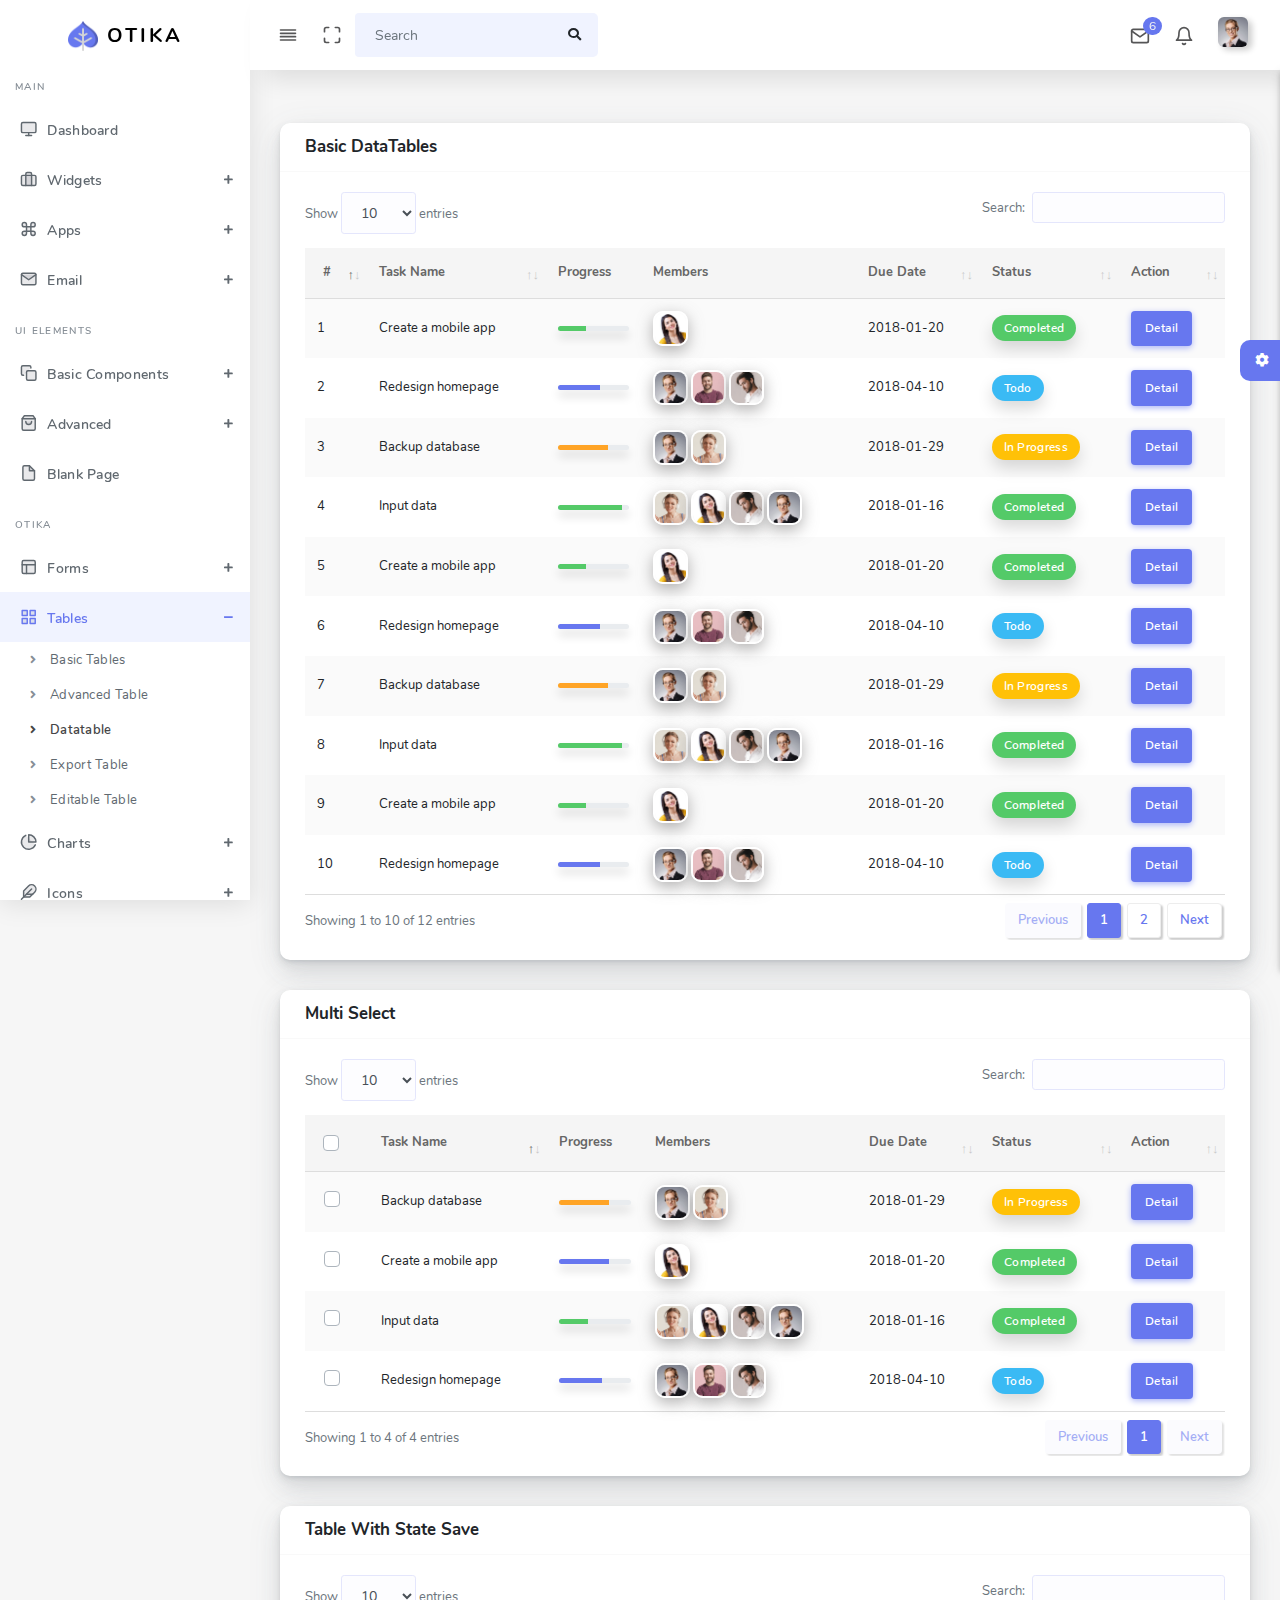
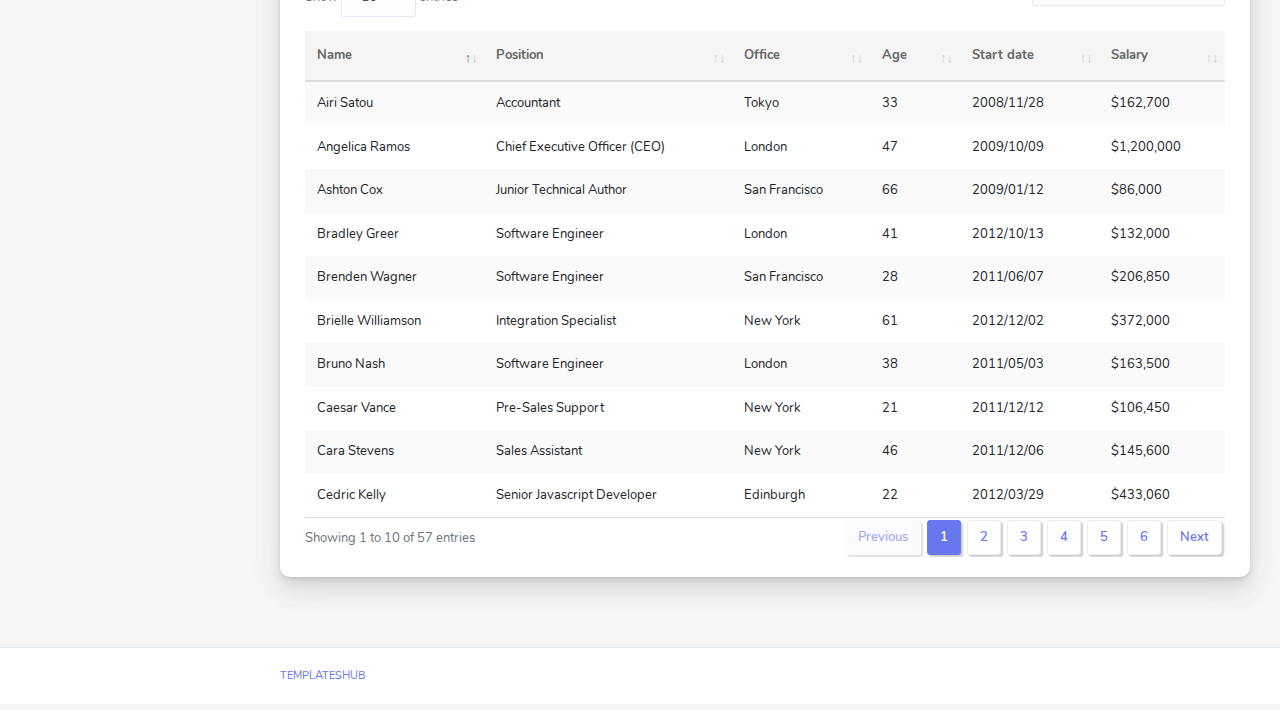
==== admin/datatables.html @ 85d9a6f5 "added files via Github Desktop" ====
<!DOCTYPE html>
<html lang="en">


<!-- datatables.html  21 Nov 2019 03:55:21 GMT -->
<head>
  <meta charset="UTF-8">
  <meta content="width=device-width, initial-scale=1, maximum-scale=1, shrink-to-fit=no" name="viewport">
  <title>Otika - Admin Dashboard Template</title>
  <!-- General CSS Files -->
  <link rel="stylesheet" href="assets/css/app.min.css">
  <link rel="stylesheet" href="assets/bundles/datatables/datatables.min.css">
  <link rel="stylesheet" href="assets/bundles/datatables/DataTables-1.10.16/css/dataTables.bootstrap4.min.css">
  <!-- Template CSS -->
  <link rel="stylesheet" href="assets/css/style.css">
  <link rel="stylesheet" href="assets/css/components.css">
  <!-- Custom style CSS -->
  <link rel="stylesheet" href="assets/css/custom.css">
  <link rel='shortcut icon' type='image/x-icon' href='assets/img/favicon.ico' />
</head>

<body>
  <div class="loader"></div>
  <div id="app">
    <div class="main-wrapper main-wrapper-1">
      <div class="navbar-bg"></div>
      <nav class="navbar navbar-expand-lg main-navbar sticky">
        <div class="form-inline mr-auto">
          <ul class="navbar-nav mr-3">
            <li><a href="#" data-toggle="sidebar" class="nav-link nav-link-lg
									collapse-btn"> <i data-feather="align-justify"></i></a></li>
            <li><a href="#" class="nav-link nav-link-lg fullscreen-btn">
                <i data-feather="maximize"></i>
              </a></li>
            <li>
              <form class="form-inline mr-auto">
                <div class="search-element">
                  <input class="form-control" type="search" placeholder="Search" aria-label="Search" data-width="200">
                  <button class="btn" type="submit">
                    <i class="fas fa-search"></i>
                  </button>
                </div>
              </form>
            </li>
          </ul>
        </div>
        <ul class="navbar-nav navbar-right">
          <li class="dropdown dropdown-list-toggle"><a href="#" data-toggle="dropdown"
              class="nav-link nav-link-lg message-toggle"><i data-feather="mail"></i>
              <span class="badge headerBadge1">
                6 </span> </a>
            <div class="dropdown-menu dropdown-list dropdown-menu-right pullDown">
              <div class="dropdown-header">
                Messages
                <div class="float-right">
                  <a href="#">Mark All As Read</a>
                </div>
              </div>
              <div class="dropdown-list-content dropdown-list-message">
                <a href="#" class="dropdown-item"> <span class="dropdown-item-avatar
											text-white"> <img alt="image" src="assets/img/users/user-1.png" class="rounded-circle">
                  </span> <span class="dropdown-item-desc"> <span class="message-user">John
                      Deo</span>
                    <span class="time messege-text">Please check your mail !!</span>
                    <span class="time">2 Min Ago</span>
                  </span>
                </a> <a href="#" class="dropdown-item"> <span class="dropdown-item-avatar text-white">
                    <img alt="image" src="assets/img/users/user-2.png" class="rounded-circle">
                  </span> <span class="dropdown-item-desc"> <span class="message-user">Sarah
                      Smith</span> <span class="time messege-text">Request for leave
                      application</span>
                    <span class="time">5 Min Ago</span>
                  </span>
                </a> <a href="#" class="dropdown-item"> <span class="dropdown-item-avatar text-white">
                    <img alt="image" src="assets/img/users/user-5.png" class="rounded-circle">
                  </span> <span class="dropdown-item-desc"> <span class="message-user">Jacob
                      Ryan</span> <span class="time messege-text">Your payment invoice is
                      generated.</span> <span class="time">12 Min Ago</span>
                  </span>
                </a> <a href="#" class="dropdown-item"> <span class="dropdown-item-avatar text-white">
                    <img alt="image" src="assets/img/users/user-4.png" class="rounded-circle">
                  </span> <span class="dropdown-item-desc"> <span class="message-user">Lina
                      Smith</span> <span class="time messege-text">hii John, I have upload
                      doc
                      related to task.</span> <span class="time">30
                      Min Ago</span>
                  </span>
                </a> <a href="#" class="dropdown-item"> <span class="dropdown-item-avatar text-white">
                    <img alt="image" src="assets/img/users/user-3.png" class="rounded-circle">
                  </span> <span class="dropdown-item-desc"> <span class="message-user">Jalpa
                      Joshi</span> <span class="time messege-text">Please do as specify.
                      Let me
                      know if you have any query.</span> <span class="time">1
                      Days Ago</span>
                  </span>
                </a> <a href="#" class="dropdown-item"> <span class="dropdown-item-avatar text-white">
                    <img alt="image" src="assets/img/users/user-2.png" class="rounded-circle">
                  </span> <span class="dropdown-item-desc"> <span class="message-user">Sarah
                      Smith</span> <span class="time messege-text">Client Requirements</span>
                    <span class="time">2 Days Ago</span>
                  </span>
                </a>
              </div>
              <div class="dropdown-footer text-center">
                <a href="#">View All <i class="fas fa-chevron-right"></i></a>
              </div>
            </div>
          </li>
          <li class="dropdown dropdown-list-toggle"><a href="#" data-toggle="dropdown"
              class="nav-link notification-toggle nav-link-lg"><i data-feather="bell" class="bell"></i>
            </a>
            <div class="dropdown-menu dropdown-list dropdown-menu-right pullDown">
              <div class="dropdown-header">
                Notifications
                <div class="float-right">
                  <a href="#">Mark All As Read</a>
                </div>
              </div>
              <div class="dropdown-list-content dropdown-list-icons">
                <a href="#" class="dropdown-item dropdown-item-unread"> <span
                    class="dropdown-item-icon bg-primary text-white"> <i class="fas
												fa-code"></i>
                  </span> <span class="dropdown-item-desc"> Template update is
                    available now! <span class="time">2 Min
                      Ago</span>
                  </span>
                </a> <a href="#" class="dropdown-item"> <span class="dropdown-item-icon bg-info text-white"> <i class="far
												fa-user"></i>
                  </span> <span class="dropdown-item-desc"> <b>You</b> and <b>Dedik
                      Sugiharto</b> are now friends <span class="time">10 Hours
                      Ago</span>
                  </span>
                </a> <a href="#" class="dropdown-item"> <span class="dropdown-item-icon bg-success text-white"> <i
                      class="fas
												fa-check"></i>
                  </span> <span class="dropdown-item-desc"> <b>Kusnaedi</b> has
                    moved task <b>Fix bug header</b> to <b>Done</b> <span class="time">12
                      Hours
                      Ago</span>
                  </span>
                </a> <a href="#" class="dropdown-item"> <span class="dropdown-item-icon bg-danger text-white"> <i
                      class="fas fa-exclamation-triangle"></i>
                  </span> <span class="dropdown-item-desc"> Low disk space. Let's
                    clean it! <span class="time">17 Hours Ago</span>
                  </span>
                </a> <a href="#" class="dropdown-item"> <span class="dropdown-item-icon bg-info text-white"> <i class="fas
												fa-bell"></i>
                  </span> <span class="dropdown-item-desc"> Welcome to Otika
                    template! <span class="time">Yesterday</span>
                  </span>
                </a>
              </div>
              <div class="dropdown-footer text-center">
                <a href="#">View All <i class="fas fa-chevron-right"></i></a>
              </div>
            </div>
          </li>
          <li class="dropdown"><a href="#" data-toggle="dropdown"
              class="nav-link dropdown-toggle nav-link-lg nav-link-user"> <img alt="image" src="assets/img/user.png"
                class="user-img-radious-style"> <span class="d-sm-none d-lg-inline-block"></span></a>
            <div class="dropdown-menu dropdown-menu-right pullDown">
              <div class="dropdown-title">Hello Sarah Smith</div>
              <a href="profile.html" class="dropdown-item has-icon"> <i class="far
										fa-user"></i> Profile
              </a> <a href="timeline.html" class="dropdown-item has-icon"> <i class="fas fa-bolt"></i>
                Activities
              </a> <a href="#" class="dropdown-item has-icon"> <i class="fas fa-cog"></i>
                Settings
              </a>
              <div class="dropdown-divider"></div>
              <a href="auth-login.html" class="dropdown-item has-icon text-danger"> <i class="fas fa-sign-out-alt"></i>
                Logout
              </a>
            </div>
          </li>
        </ul>
      </nav>
      <div class="main-sidebar sidebar-style-2">
        <aside id="sidebar-wrapper">
          <div class="sidebar-brand">
            <a href="index.html"> <img alt="image" src="assets/img/logo.png" class="header-logo" /> <span
                class="logo-name">Otika</span>
            </a>
          </div>
          <ul class="sidebar-menu">
            <li class="menu-header">Main</li>
            <li class="dropdown">
              <a href="index.html" class="nav-link"><i data-feather="monitor"></i><span>Dashboard</span></a>
            </li>
            <li class="dropdown">
              <a href="#" class="menu-toggle nav-link has-dropdown"><i
                  data-feather="briefcase"></i><span>Widgets</span></a>
              <ul class="dropdown-menu">
                <li><a class="nav-link" href="widget-chart.html">Chart Widgets</a></li>
                <li><a class="nav-link" href="widget-data.html">Data Widgets</a></li>
              </ul>
            </li>
            <li class="dropdown">
              <a href="#" class="menu-toggle nav-link has-dropdown"><i data-feather="command"></i><span>Apps</span></a>
              <ul class="dropdown-menu">
                <li><a class="nav-link" href="chat.html">Chat</a></li>
                <li><a class="nav-link" href="portfolio.html">Portfolio</a></li>
                <li><a class="nav-link" href="blog.html">Blog</a></li>
                <li><a class="nav-link" href="calendar.html">Calendar</a></li>
              </ul>
            </li>
            <li class="dropdown">
              <a href="#" class="menu-toggle nav-link has-dropdown"><i data-feather="mail"></i><span>Email</span></a>
              <ul class="dropdown-menu">
                <li><a class="nav-link" href="email-inbox.html">Inbox</a></li>
                <li><a class="nav-link" href="email-compose.html">Compose</a></li>
                <li><a class="nav-link" href="email-read.html">read</a></li>
              </ul>
            </li>
            <li class="menu-header">UI Elements</li>
            <li class="dropdown">
              <a href="#" class="menu-toggle nav-link has-dropdown"><i data-feather="copy"></i><span>Basic
                  Components</span></a>
              <ul class="dropdown-menu">
                <li><a class="nav-link" href="alert.html">Alert</a></li>
                <li><a class="nav-link" href="badge.html">Badge</a></li>
                <li><a class="nav-link" href="breadcrumb.html">Breadcrumb</a></li>
                <li><a class="nav-link" href="buttons.html">Buttons</a></li>
                <li><a class="nav-link" href="collapse.html">Collapse</a></li>
                <li><a class="nav-link" href="dropdown.html">Dropdown</a></li>
                <li><a class="nav-link" href="checkbox-and-radio.html">Checkbox &amp; Radios</a></li>
                <li><a class="nav-link" href="list-group.html">List Group</a></li>
                <li><a class="nav-link" href="media-object.html">Media Object</a></li>
                <li><a class="nav-link" href="navbar.html">Navbar</a></li>
                <li><a class="nav-link" href="pagination.html">Pagination</a></li>
                <li><a class="nav-link" href="popover.html">Popover</a></li>
                <li><a class="nav-link" href="progress.html">Progress</a></li>
                <li><a class="nav-link" href="tooltip.html">Tooltip</a></li>
                <li><a class="nav-link" href="flags.html">Flag</a></li>
                <li><a class="nav-link" href="typography.html">Typography</a></li>
              </ul>
            </li>
            <li class="dropdown">
              <a href="#" class="menu-toggle nav-link has-dropdown"><i
                  data-feather="shopping-bag"></i><span>Advanced</span></a>
              <ul class="dropdown-menu">
                <li><a class="nav-link" href="avatar.html">Avatar</a></li>
                <li><a class="nav-link" href="card.html">Card</a></li>
                <li><a class="nav-link" href="modal.html">Modal</a></li>
                <li><a class="nav-link" href="sweet-alert.html">Sweet Alert</a></li>
                <li><a class="nav-link" href="toastr.html">Toastr</a></li>
                <li><a class="nav-link" href="empty-state.html">Empty State</a></li>
                <li><a class="nav-link" href="multiple-upload.html">Multiple Upload</a></li>
                <li><a class="nav-link" href="pricing.html">Pricing</a></li>
                <li><a class="nav-link" href="tabs.html">Tab</a></li>
              </ul>
            </li>
            <li><a class="nav-link" href="blank.html"><i data-feather="file"></i><span>Blank Page</span></a></li>
            <li class="menu-header">Otika</li>
            <li class="dropdown">
              <a href="#" class="menu-toggle nav-link has-dropdown"><i data-feather="layout"></i><span>Forms</span></a>
              <ul class="dropdown-menu">
                <li><a class="nav-link" href="basic-form.html">Basic Form</a></li>
                <li><a class="nav-link" href="forms-advanced-form.html">Advanced Form</a></li>
                <li><a class="nav-link" href="forms-editor.html">Editor</a></li>
                <li><a class="nav-link" href="forms-validation.html">Validation</a></li>
                <li><a class="nav-link" href="form-wizard.html">Form Wizard</a></li>
              </ul>
            </li>
            <li class="dropdown active">
              <a href="#" class="menu-toggle nav-link has-dropdown"><i data-feather="grid"></i><span>Tables</span></a>
              <ul class="dropdown-menu">
                <li><a class="nav-link" href="basic-table.html">Basic Tables</a></li>
                <li><a class="nav-link" href="advance-table.html">Advanced Table</a></li>
                <li class="active"><a class="nav-link" href="datatables.html">Datatable</a></li>
                <li><a class="nav-link" href="export-table.html">Export Table</a></li>
                <li><a class="nav-link" href="editable-table.html">Editable Table</a></li>
              </ul>
            </li>
            <li class="dropdown">
              <a href="#" class="menu-toggle nav-link has-dropdown"><i
                  data-feather="pie-chart"></i><span>Charts</span></a>
              <ul class="dropdown-menu">
                <li><a class="nav-link" href="chart-amchart.html">amChart</a></li>
                <li><a class="nav-link" href="chart-apexchart.html">apexchart</a></li>
                <li><a class="nav-link" href="chart-echart.html">eChart</a></li>
                <li><a class="nav-link" href="chart-chartjs.html">Chartjs</a></li>
                <li><a class="nav-link" href="chart-sparkline.html">Sparkline</a></li>
                <li><a class="nav-link" href="chart-morris.html">Morris</a></li>
              </ul>
            </li>
            <li class="dropdown">
              <a href="#" class="menu-toggle nav-link has-dropdown"><i data-feather="feather"></i><span>Icons</span></a>
              <ul class="dropdown-menu">
                <li><a class="nav-link" href="icon-font-awesome.html">Font Awesome</a></li>
                <li><a class="nav-link" href="icon-material.html">Material Design</a></li>
                <li><a class="nav-link" href="icon-ionicons.html">Ion Icons</a></li>
                <li><a class="nav-link" href="icon-feather.html">Feather Icons</a></li>
                <li><a class="nav-link" href="icon-weather-icon.html">Weather Icon</a></li>
              </ul>
            </li>
            <li class="menu-header">Media</li>
            <li class="dropdown">
              <a href="#" class="menu-toggle nav-link has-dropdown"><i data-feather="image"></i><span>Gallery</span></a>
              <ul class="dropdown-menu">
                <li><a class="nav-link" href="light-gallery.html">Light Gallery</a></li>
                <li><a href="gallery1.html">Gallery 2</a></li>
              </ul>
            </li>
            <li class="dropdown">
              <a href="#" class="menu-toggle nav-link has-dropdown"><i data-feather="flag"></i><span>Sliders</span></a>
              <ul class="dropdown-menu">
                <li><a href="carousel.html">Bootstrap Carousel.html</a></li>
                <li><a class="nav-link" href="owl-carousel.html">Owl Carousel</a></li>
              </ul>
            </li>
            <li><a class="nav-link" href="timeline.html"><i data-feather="sliders"></i><span>Timeline</span></a></li>
            <li class="menu-header">Maps</li>
            <li class="dropdown">
              <a href="#" class="menu-toggle nav-link has-dropdown"><i data-feather="map"></i><span>Google
                  Maps</span></a>
              <ul class="dropdown-menu">
                <li><a href="gmaps-advanced-route.html">Advanced Route</a></li>
                <li><a href="gmaps-draggable-marker.html">Draggable Marker</a></li>
                <li><a href="gmaps-geocoding.html">Geocoding</a></li>
                <li><a href="gmaps-geolocation.html">Geolocation</a></li>
                <li><a href="gmaps-marker.html">Marker</a></li>
                <li><a href="gmaps-multiple-marker.html">Multiple Marker</a></li>
                <li><a href="gmaps-route.html">Route</a></li>
                <li><a href="gmaps-simple.html">Simple</a></li>
              </ul>
            </li>
            <li><a class="nav-link" href="vector-map.html"><i data-feather="map-pin"></i><span>Vector
                  Map</span></a></li>
            <li class="menu-header">Pages</li>
            <li class="dropdown">
              <a href="#" class="menu-toggle nav-link has-dropdown"><i
                  data-feather="user-check"></i><span>Auth</span></a>
              <ul class="dropdown-menu">
                <li><a href="auth-login.html">Login</a></li>
                <li><a href="auth-register.html">Register</a></li>
                <li><a href="auth-forgot-password.html">Forgot Password</a></li>
                <li><a href="auth-reset-password.html">Reset Password</a></li>
                <li><a href="subscribe.html">Subscribe</a></li>
              </ul>
            </li>
            <li class="dropdown">
              <a href="#" class="menu-toggle nav-link has-dropdown"><i
                  data-feather="alert-triangle"></i><span>Errors</span></a>
              <ul class="dropdown-menu">
                <li><a class="nav-link" href="errors-503.html">503</a></li>
                <li><a class="nav-link" href="errors-403.html">403</a></li>
                <li><a class="nav-link" href="errors-404.html">404</a></li>
                <li><a class="nav-link" href="errors-500.html">500</a></li>
              </ul>
            </li>
            <li class="dropdown">
              <a href="#" class="menu-toggle nav-link has-dropdown"><i data-feather="anchor"></i><span>Other
                  Pages</span></a>
              <ul class="dropdown-menu">
                <li><a class="nav-link" href="create-post.html">Create Post</a></li>
                <li><a class="nav-link" href="posts.html">Posts</a></li>
                <li><a class="nav-link" href="profile.html">Profile</a></li>
                <li><a class="nav-link" href="contact.html">Contact</a></li>
                <li><a class="nav-link" href="invoice.html">Invoice</a></li>
              </ul>
            </li>
            <li class="dropdown">
              <a href="#" class="menu-toggle nav-link has-dropdown"><i
                  data-feather="chevrons-down"></i><span>Multilevel</span></a>
              <ul class="dropdown-menu">
                <li><a href="#">Menu 1</a></li>
                <li class="dropdown">
                  <a href="#" class="has-dropdown">Menu 2</a>
                  <ul class="dropdown-menu">
                    <li><a href="#">Child Menu 1</a></li>
                    <li class="dropdown">
                      <a href="#" class="has-dropdown">Child Menu 2</a>
                      <ul class="dropdown-menu">
                        <li><a href="#">Child Menu 1</a></li>
                        <li><a href="#">Child Menu 2</a></li>
                      </ul>
                    </li>
                    <li><a href="#"> Child Menu 3</a></li>
                  </ul>
                </li>
              </ul>
            </li>
          </ul>
        </aside>
      </div>
      <!-- Main Content -->
      <div class="main-content">
        <section class="section">
          <div class="section-body">
            <div class="row">
              <div class="col-12">
                <div class="card">
                  <div class="card-header">
                    <h4>Basic DataTables</h4>
                  </div>
                  <div class="card-body">
                    <div class="table-responsive">
                      <table class="table table-striped" id="table-1">
                        <thead>
                          <tr>
                            <th class="text-center">
                              #
                            </th>
                            <th>Task Name</th>
                            <th>Progress</th>
                            <th>Members</th>
                            <th>Due Date</th>
                            <th>Status</th>
                            <th>Action</th>
                          </tr>
                        </thead>
                        <tbody>
                          <tr>
                            <td>
                              1
                            </td>
                            <td>Create a mobile app</td>
                            <td class="align-middle">
                              <div class="progress progress-xs">
                                <div class="progress-bar bg-success width-per-40">
                                </div>
                              </div>
                            </td>
                            <td>
                              <img alt="image" src="assets/img/users/user-5.png" width="35">
                            </td>
                            <td>2018-01-20</td>
                            <td>
                              <div class="badge badge-success badge-shadow">Completed</div>
                            </td>
                            <td><a href="#" class="btn btn-primary">Detail</a></td>
                          </tr>
                          <tr>
                            <td>
                              2
                            </td>
                            <td>Redesign homepage</td>
                            <td class="align-middle">
                              <div class="progress progress-xs">
                                <div class="progress-bar width-per-60"></div>
                              </div>
                            </td>
                            <td>
                              <img alt="image" src="assets/img/users/user-1.png" width="35">
                              <img alt="image" src="assets/img/users/user-3.png" width="35">
                              <img alt="image" src="assets/img/users/user-4.png" width="35">
                            </td>
                            <td>2018-04-10</td>
                            <td>
                              <div class="badge badge-info badge-shadow">Todo</div>
                            </td>
                            <td><a href="#" class="btn btn-primary">Detail</a></td>
                          </tr>
                          <tr>
                            <td>
                              3
                            </td>
                            <td>Backup database</td>
                            <td class="align-middle">
                              <div class="progress progress-xs">
                                <div class="progress-bar bg-warning width-per-70"></div>
                              </div>
                            </td>
                            <td>
                              <img alt="image" src="assets/img/users/user-1.png" width="35">
                              <img alt="image" src="assets/img/users/user-2.png" width="35">
                            </td>
                            <td>2018-01-29</td>
                            <td>
                              <div class="badge badge-warning badge-shadow">In Progress</div>
                            </td>
                            <td><a href="#" class="btn btn-primary">Detail</a></td>
                          </tr>
                          <tr>
                            <td>
                              4
                            </td>
                            <td>Input data</td>
                            <td class="align-middle">
                              <div class="progress progress-xs">
                                <div class="progress-bar bg-success width-per-90"></div>
                              </div>
                            </td>
                            <td>
                              <img alt="image" src="assets/img/users/user-2.png" width="35">
                              <img alt="image" src="assets/img/users/user-5.png" width="35">
                              <img alt="image" src="assets/img/users/user-4.png" width="35">
                              <img alt="image" src="assets/img/users/user-1.png" width="35">
                            </td>
                            <td>2018-01-16</td>
                            <td>
                              <div class="badge badge-success badge-shadow">Completed</div>
                            </td>
                            <td><a href="#" class="btn btn-primary">Detail</a></td>
                          </tr>
                          <tr>
                            <td>
                              5
                            </td>
                            <td>Create a mobile app</td>
                            <td class="align-middle">
                              <div class="progress progress-xs">
                                <div class="progress-bar bg-success width-per-40">
                                </div>
                              </div>
                            </td>
                            <td>
                              <img alt="image" src="assets/img/users/user-5.png" width="35">
                            </td>
                            <td>2018-01-20</td>
                            <td>
                              <div class="badge badge-success badge-shadow">Completed</div>
                            </td>
                            <td><a href="#" class="btn btn-primary">Detail</a></td>
                          </tr>
                          <tr>
                            <td>
                              6
                            </td>
                            <td>Redesign homepage</td>
                            <td class="align-middle">
                              <div class="progress progress-xs">
                                <div class="progress-bar width-per-60"></div>
                              </div>
                            </td>
                            <td>
                              <img alt="image" src="assets/img/users/user-1.png" width="35">
                              <img alt="image" src="assets/img/users/user-3.png" width="35">
                              <img alt="image" src="assets/img/users/user-4.png" width="35">
                            </td>
                            <td>2018-04-10</td>
                            <td>
                              <div class="badge badge-info badge-shadow">Todo</div>
                            </td>
                            <td><a href="#" class="btn btn-primary">Detail</a></td>
                          </tr>
                          <tr>
                            <td>
                              7
                            </td>
                            <td>Backup database</td>
                            <td class="align-middle">
                              <div class="progress progress-xs">
                                <div class="progress-bar bg-warning width-per-70"></div>
                              </div>
                            </td>
                            <td>
                              <img alt="image" src="assets/img/users/user-1.png" width="35">
                              <img alt="image" src="assets/img/users/user-2.png" width="35">
                            </td>
                            <td>2018-01-29</td>
                            <td>
                              <div class="badge badge-warning badge-shadow">In Progress</div>
                            </td>
                            <td><a href="#" class="btn btn-primary">Detail</a></td>
                          </tr>
                          <tr>
                            <td>
                              8
                            </td>
                            <td>Input data</td>
                            <td class="align-middle">
                              <div class="progress progress-xs">
                                <div class="progress-bar bg-success width-per-90"></div>
                              </div>
                            </td>
                            <td>
                              <img alt="image" src="assets/img/users/user-2.png" width="35">
                              <img alt="image" src="assets/img/users/user-5.png" width="35">
                              <img alt="image" src="assets/img/users/user-4.png" width="35">
                              <img alt="image" src="assets/img/users/user-1.png" width="35">
                            </td>
                            <td>2018-01-16</td>
                            <td>
                              <div class="badge badge-success badge-shadow">Completed</div>
                            </td>
                            <td><a href="#" class="btn btn-primary">Detail</a></td>
                          </tr>
                          <tr>
                            <td>
                              9
                            </td>
                            <td>Create a mobile app</td>
                            <td class="align-middle">
                              <div class="progress progress-xs">
                                <div class="progress-bar bg-success width-per-40">
                                </div>
                              </div>
                            </td>
                            <td>
                              <img alt="image" src="assets/img/users/user-5.png" width="35">
                            </td>
                            <td>2018-01-20</td>
                            <td>
                              <div class="badge badge-success badge-shadow">Completed</div>
                            </td>
                            <td><a href="#" class="btn btn-primary">Detail</a></td>
                          </tr>
                          <tr>
                            <td>
                              10
                            </td>
                            <td>Redesign homepage</td>
                            <td class="align-middle">
                              <div class="progress progress-xs">
                                <div class="progress-bar width-per-60"></div>
                              </div>
                            </td>
                            <td>
                              <img alt="image" src="assets/img/users/user-1.png" width="35">
                              <img alt="image" src="assets/img/users/user-3.png" width="35">
                              <img alt="image" src="assets/img/users/user-4.png" width="35">
                            </td>
                            <td>2018-04-10</td>
                            <td>
                              <div class="badge badge-info badge-shadow">Todo</div>
                            </td>
                            <td><a href="#" class="btn btn-primary">Detail</a></td>
                          </tr>
                          <tr>
                            <td>
                              11
                            </td>
                            <td>Backup database</td>
                            <td class="align-middle">
                              <div class="progress progress-xs">
                                <div class="progress-bar bg-warning width-per-70"></div>
                              </div>
                            </td>
                            <td>
                              <img alt="image" src="assets/img/users/user-1.png" width="35">
                              <img alt="image" src="assets/img/users/user-2.png" width="35">
                            </td>
                            <td>2018-01-29</td>
                            <td>
                              <div class="badge badge-warning badge-shadow">In Progress</div>
                            </td>
                            <td><a href="#" class="btn btn-primary">Detail</a></td>
                          </tr>
                          <tr>
                            <td>
                              12
                            </td>
                            <td>Input data</td>
                            <td class="align-middle">
                              <div class="progress progress-xs">
                                <div class="progress-bar bg-success width-per-90"></div>
                              </div>
                            </td>
                            <td>
                              <img alt="image" src="assets/img/users/user-2.png" width="35">
                              <img alt="image" src="assets/img/users/user-5.png" width="35">
                              <img alt="image" src="assets/img/users/user-4.png" width="35">
                              <img alt="image" src="assets/img/users/user-1.png" width="35">
                            </td>
                            <td>2018-01-16</td>
                            <td>
                              <div class="badge badge-success badge-shadow">Completed</div>
                            </td>
                            <td><a href="#" class="btn btn-primary">Detail</a></td>
                          </tr>
                        </tbody>
                      </table>
                    </div>
                  </div>
                </div>
              </div>
            </div>
            <div class="row">
              <div class="col-12">
                <div class="card">
                  <div class="card-header">
                    <h4>Multi Select</h4>
                  </div>
                  <div class="card-body">
                    <div class="table-responsive">
                      <table class="table table-striped" id="table-2">
                        <thead>
                          <tr>
                            <th class="text-center pt-3">
                              <div class="custom-checkbox custom-checkbox-table custom-control">
                                <input type="checkbox" data-checkboxes="mygroup" data-checkbox-role="dad"
                                  class="custom-control-input" id="checkbox-all">
                                <label for="checkbox-all" class="custom-control-label">&nbsp;</label>
                              </div>
                            </th>
                            <th>Task Name</th>
                            <th>Progress</th>
                            <th>Members</th>
                            <th>Due Date</th>
                            <th>Status</th>
                            <th>Action</th>
                          </tr>
                        </thead>
                        <tbody>
                          <tr>
                            <td class="text-center pt-2">
                              <div class="custom-checkbox custom-control">
                                <input type="checkbox" data-checkboxes="mygroup" class="custom-control-input"
                                  id="checkbox-1">
                                <label for="checkbox-1" class="custom-control-label">&nbsp;</label>
                              </div>
                            </td>
                            <td>Create a mobile app</td>
                            <td class="align-middle">
                              <div class="progress progress-xs">
                                <div class="progress-bar width-per-70"></div>
                              </div>
                            </td>
                            <td>
                              <img alt="image" src="assets/img/users/user-5.png" width="35">
                            </td>
                            <td>2018-01-20</td>
                            <td>
                              <div class="badge badge-success badge-shadow">Completed</div>
                            </td>
                            <td><a href="#" class="btn btn-primary">Detail</a></td>
                          </tr>
                          <tr>
                            <td class="text-center pt-2">
                              <div class="custom-checkbox custom-control">
                                <input type="checkbox" data-checkboxes="mygroup" class="custom-control-input"
                                  id="checkbox-2">
                                <label for="checkbox-2" class="custom-control-label">&nbsp;</label>
                              </div>
                            </td>
                            <td>Redesign homepage</td>
                            <td class="align-middle">
                              <div class="progress progress-xs">
                                <div class="progress-bar width-per-60"></div>
                              </div>
                            </td>
                            <td>
                              <img alt="image" src="assets/img/users/user-1.png" width="35">
                              <img alt="image" src="assets/img/users/user-3.png" width="35">
                              <img alt="image" src="assets/img/users/user-4.png" width="35">
                            </td>
                            <td>2018-04-10</td>
                            <td>
                              <div class="badge badge-info badge-shadow">Todo</div>
                            </td>
                            <td><a href="#" class="btn btn-primary">Detail</a></td>
                          </tr>
                          <tr>
                            <td class="text-center pt-2">
                              <div class="custom-checkbox custom-control">
                                <input type="checkbox" data-checkboxes="mygroup" class="custom-control-input"
                                  id="checkbox-3">
                                <label for="checkbox-3" class="custom-control-label">&nbsp;</label>
                              </div>
                            </td>
                            <td>Backup database</td>
                            <td class="align-middle">
                              <div class="progress progress-xs">
                                <div class="progress-bar bg-warning width-per-70"></div>
                              </div>
                            </td>
                            <td>
                              <img alt="image" src="assets/img/users/user-1.png" width="35">
                              <img alt="image" src="assets/img/users/user-2.png" width="35">
                            </td>
                            <td>2018-01-29</td>
                            <td>
                              <div class="badge badge-warning badge-shadow">In Progress</div>
                            </td>
                            <td><a href="#" class="btn btn-primary">Detail</a></td>
                          </tr>
                          <tr>
                            <td class="text-center pt-2">
                              <div class="custom-checkbox custom-control">
                                <input type="checkbox" data-checkboxes="mygroup" class="custom-control-input"
                                  id="checkbox-4">
                                <label for="checkbox-4" class="custom-control-label">&nbsp;</label>
                              </div>
                            </td>
                            <td>Input data</td>
                            <td class="align-middle">
                              <div class="progress progress-xs">
                                <div class="progress-bar bg-success width-per-40"></div>
                              </div>
                            </td>
                            <td>
                              <img alt="image" src="assets/img/users/user-2.png" width="35">
                              <img alt="image" src="assets/img/users/user-5.png" width="35">
                              <img alt="image" src="assets/img/users/user-4.png" width="35">
                              <img alt="image" src="assets/img/users/user-1.png" width="35">
                            </td>
                            <td>2018-01-16</td>
                            <td>
                              <div class="badge badge-success badge-shadow">Completed</div>
                            </td>
                            <td><a href="#" class="btn btn-primary">Detail</a></td>
                          </tr>
                        </tbody>
                      </table>
                    </div>
                  </div>
                </div>
              </div>
            </div>
            <div class="row">
              <div class="col-12">
                <div class="card">
                  <div class="card-header">
                    <h4>Table With State Save</h4>
                  </div>
                  <div class="card-body">
                    <div class="table-responsive">
                      <table class="table table-striped table-hover" id="save-stage" style="width:100%;">
                        <thead>
                          <tr>
                            <th>Name</th>
                            <th>Position</th>
                            <th>Office</th>
                            <th>Age</th>
                            <th>Start date</th>
                            <th>Salary</th>
                          </tr>
                        </thead>
                        <tbody>
                          <tr>
                            <td>Tiger Nixon</td>
                            <td>System Architect</td>
                            <td>Edinburgh</td>
                            <td>61</td>
                            <td>2011/04/25</td>
                            <td>$320,800</td>
                          </tr>
                          <tr>
                            <td>Garrett Winters</td>
                            <td>Accountant</td>
                            <td>Tokyo</td>
                            <td>63</td>
                            <td>2011/07/25</td>
                            <td>$170,750</td>
                          </tr>
                          <tr>
                            <td>Ashton Cox</td>
                            <td>Junior Technical Author</td>
                            <td>San Francisco</td>
                            <td>66</td>
                            <td>2009/01/12</td>
                            <td>$86,000</td>
                          </tr>
                          <tr>
                            <td>Cedric Kelly</td>
                            <td>Senior Javascript Developer</td>
                            <td>Edinburgh</td>
                            <td>22</td>
                            <td>2012/03/29</td>
                            <td>$433,060</td>
                          </tr>
                          <tr>
                            <td>Airi Satou</td>
                            <td>Accountant</td>
                            <td>Tokyo</td>
                            <td>33</td>
                            <td>2008/11/28</td>
                            <td>$162,700</td>
                          </tr>
                          <tr>
                            <td>Brielle Williamson</td>
                            <td>Integration Specialist</td>
                            <td>New York</td>
                            <td>61</td>
                            <td>2012/12/02</td>
                            <td>$372,000</td>
                          </tr>
                          <tr>
                            <td>Herrod Chandler</td>
                            <td>Sales Assistant</td>
                            <td>San Francisco</td>
                            <td>59</td>
                            <td>2012/08/06</td>
                            <td>$137,500</td>
                          </tr>
                          <tr>
                            <td>Rhona Davidson</td>
                            <td>Integration Specialist</td>
                            <td>Tokyo</td>
                            <td>55</td>
                            <td>2010/10/14</td>
                            <td>$327,900</td>
                          </tr>
                          <tr>
                            <td>Colleen Hurst</td>
                            <td>Javascript Developer</td>
                            <td>San Francisco</td>
                            <td>39</td>
                            <td>2009/09/15</td>
                            <td>$205,500</td>
                          </tr>
                          <tr>
                            <td>Sonya Frost</td>
                            <td>Software Engineer</td>
                            <td>Edinburgh</td>
                            <td>23</td>
                            <td>2008/12/13</td>
                            <td>$103,600</td>
                          </tr>
                          <tr>
                            <td>Jena Gaines</td>
                            <td>Office Manager</td>
                            <td>London</td>
                            <td>30</td>
                            <td>2008/12/19</td>
                            <td>$90,560</td>
                          </tr>
                          <tr>
                            <td>Quinn Flynn</td>
                            <td>Support Lead</td>
                            <td>Edinburgh</td>
                            <td>22</td>
                            <td>2013/03/03</td>
                            <td>$342,000</td>
                          </tr>
                          <tr>
                            <td>Charde Marshall</td>
                            <td>Regional Director</td>
                            <td>San Francisco</td>
                            <td>36</td>
                            <td>2008/10/16</td>
                            <td>$470,600</td>
                          </tr>
                          <tr>
                            <td>Haley Kennedy</td>
                            <td>Senior Marketing Designer</td>
                            <td>London</td>
                            <td>43</td>
                            <td>2012/12/18</td>
                            <td>$313,500</td>
                          </tr>
                          <tr>
                            <td>Tatyana Fitzpatrick</td>
                            <td>Regional Director</td>
                            <td>London</td>
                            <td>19</td>
                            <td>2010/03/17</td>
                            <td>$385,750</td>
                          </tr>
                          <tr>
                            <td>Michael Silva</td>
                            <td>Marketing Designer</td>
                            <td>London</td>
                            <td>66</td>
                            <td>2012/11/27</td>
                            <td>$198,500</td>
                          </tr>
                          <tr>
                            <td>Paul Byrd</td>
                            <td>Chief Financial Officer (CFO)</td>
                            <td>New York</td>
                            <td>64</td>
                            <td>2010/06/09</td>
                            <td>$725,000</td>
                          </tr>
                          <tr>
                            <td>Gloria Little</td>
                            <td>Systems Administrator</td>
                            <td>New York</td>
                            <td>59</td>
                            <td>2009/04/10</td>
                            <td>$237,500</td>
                          </tr>
                          <tr>
                            <td>Bradley Greer</td>
                            <td>Software Engineer</td>
                            <td>London</td>
                            <td>41</td>
                            <td>2012/10/13</td>
                            <td>$132,000</td>
                          </tr>
                          <tr>
                            <td>Dai Rios</td>
                            <td>Personnel Lead</td>
                            <td>Edinburgh</td>
                            <td>35</td>
                            <td>2012/09/26</td>
                            <td>$217,500</td>
                          </tr>
                          <tr>
                            <td>Jenette Caldwell</td>
                            <td>Development Lead</td>
                            <td>New York</td>
                            <td>30</td>
                            <td>2011/09/03</td>
                            <td>$345,000</td>
                          </tr>
                          <tr>
                            <td>Yuri Berry</td>
                            <td>Chief Marketing Officer (CMO)</td>
                            <td>New York</td>
                            <td>40</td>
                            <td>2009/06/25</td>
                            <td>$675,000</td>
                          </tr>
                          <tr>
                            <td>Caesar Vance</td>
                            <td>Pre-Sales Support</td>
                            <td>New York</td>
                            <td>21</td>
                            <td>2011/12/12</td>
                            <td>$106,450</td>
                          </tr>
                          <tr>
                            <td>Doris Wilder</td>
                            <td>Sales Assistant</td>
                            <td>Sidney</td>
                            <td>23</td>
                            <td>2010/09/20</td>
                            <td>$85,600</td>
                          </tr>
                          <tr>
                            <td>Angelica Ramos</td>
                            <td>Chief Executive Officer (CEO)</td>
                            <td>London</td>
                            <td>47</td>
                            <td>2009/10/09</td>
                            <td>$1,200,000</td>
                          </tr>
                          <tr>
                            <td>Gavin Joyce</td>
                            <td>Developer</td>
                            <td>Edinburgh</td>
                            <td>42</td>
                            <td>2010/12/22</td>
                            <td>$92,575</td>
                          </tr>
                          <tr>
                            <td>Jennifer Chang</td>
                            <td>Regional Director</td>
                            <td>Singapore</td>
                            <td>28</td>
                            <td>2010/11/14</td>
                            <td>$357,650</td>
                          </tr>
                          <tr>
                            <td>Brenden Wagner</td>
                            <td>Software Engineer</td>
                            <td>San Francisco</td>
                            <td>28</td>
                            <td>2011/06/07</td>
                            <td>$206,850</td>
                          </tr>
                          <tr>
                            <td>Fiona Green</td>
                            <td>Chief Operating Officer (COO)</td>
                            <td>San Francisco</td>
                            <td>48</td>
                            <td>2010/03/11</td>
                            <td>$850,000</td>
                          </tr>
                          <tr>
                            <td>Shou Itou</td>
                            <td>Regional Marketing</td>
                            <td>Tokyo</td>
                            <td>20</td>
                            <td>2011/08/14</td>
                            <td>$163,000</td>
                          </tr>
                          <tr>
                            <td>Michelle House</td>
                            <td>Integration Specialist</td>
                            <td>Sidney</td>
                            <td>37</td>
                            <td>2011/06/02</td>
                            <td>$95,400</td>
                          </tr>
                          <tr>
                            <td>Suki Burks</td>
                            <td>Developer</td>
                            <td>London</td>
                            <td>53</td>
                            <td>2009/10/22</td>
                            <td>$114,500</td>
                          </tr>
                          <tr>
                            <td>Prescott Bartlett</td>
                            <td>Technical Author</td>
                            <td>London</td>
                            <td>27</td>
                            <td>2011/05/07</td>
                            <td>$145,000</td>
                          </tr>
                          <tr>
                            <td>Gavin Cortez</td>
                            <td>Team Leader</td>
                            <td>San Francisco</td>
                            <td>22</td>
                            <td>2008/10/26</td>
                            <td>$235,500</td>
                          </tr>
                          <tr>
                            <td>Martena Mccray</td>
                            <td>Post-Sales support</td>
                            <td>Edinburgh</td>
                            <td>46</td>
                            <td>2011/03/09</td>
                            <td>$324,050</td>
                          </tr>
                          <tr>
                            <td>Unity Butler</td>
                            <td>Marketing Designer</td>
                            <td>San Francisco</td>
                            <td>47</td>
                            <td>2009/12/09</td>
                            <td>$85,675</td>
                          </tr>
                          <tr>
                            <td>Howard Hatfield</td>
                            <td>Office Manager</td>
                            <td>San Francisco</td>
                            <td>51</td>
                            <td>2008/12/16</td>
                            <td>$164,500</td>
                          </tr>
                          <tr>
                            <td>Hope Fuentes</td>
                            <td>Secretary</td>
                            <td>San Francisco</td>
                            <td>41</td>
                            <td>2010/02/12</td>
                            <td>$109,850</td>
                          </tr>
                          <tr>
                            <td>Vivian Harrell</td>
                            <td>Financial Controller</td>
                            <td>San Francisco</td>
                            <td>62</td>
                            <td>2009/02/14</td>
                            <td>$452,500</td>
                          </tr>
                          <tr>
                            <td>Timothy Mooney</td>
                            <td>Office Manager</td>
                            <td>London</td>
                            <td>37</td>
                            <td>2008/12/11</td>
                            <td>$136,200</td>
                          </tr>
                          <tr>
                            <td>Jackson Bradshaw</td>
                            <td>Director</td>
                            <td>New York</td>
                            <td>65</td>
                            <td>2008/09/26</td>
                            <td>$645,750</td>
                          </tr>
                          <tr>
                            <td>Olivia Liang</td>
                            <td>Support Engineer</td>
                            <td>Singapore</td>
                            <td>64</td>
                            <td>2011/02/03</td>
                            <td>$234,500</td>
                          </tr>
                          <tr>
                            <td>Bruno Nash</td>
                            <td>Software Engineer</td>
                            <td>London</td>
                            <td>38</td>
                            <td>2011/05/03</td>
                            <td>$163,500</td>
                          </tr>
                          <tr>
                            <td>Sakura Yamamoto</td>
                            <td>Support Engineer</td>
                            <td>Tokyo</td>
                            <td>37</td>
                            <td>2009/08/19</td>
                            <td>$139,575</td>
                          </tr>
                          <tr>
                            <td>Thor Walton</td>
                            <td>Developer</td>
                            <td>New York</td>
                            <td>61</td>
                            <td>2013/08/11</td>
                            <td>$98,540</td>
                          </tr>
                          <tr>
                            <td>Finn Camacho</td>
                            <td>Support Engineer</td>
                            <td>San Francisco</td>
                            <td>47</td>
                            <td>2009/07/07</td>
                            <td>$87,500</td>
                          </tr>
                          <tr>
                            <td>Serge Baldwin</td>
                            <td>Data Coordinator</td>
                            <td>Singapore</td>
                            <td>64</td>
                            <td>2012/04/09</td>
                            <td>$138,575</td>
                          </tr>
                          <tr>
                            <td>Zenaida Frank</td>
                            <td>Software Engineer</td>
                            <td>New York</td>
                            <td>63</td>
                            <td>2010/01/04</td>
                            <td>$125,250</td>
                          </tr>
                          <tr>
                            <td>Zorita Serrano</td>
                            <td>Software Engineer</td>
                            <td>San Francisco</td>
                            <td>56</td>
                            <td>2012/06/01</td>
                            <td>$115,000</td>
                          </tr>
                          <tr>
                            <td>Jennifer Acosta</td>
                            <td>Junior Javascript Developer</td>
                            <td>Edinburgh</td>
                            <td>43</td>
                            <td>2013/02/01</td>
                            <td>$75,650</td>
                          </tr>
                          <tr>
                            <td>Cara Stevens</td>
                            <td>Sales Assistant</td>
                            <td>New York</td>
                            <td>46</td>
                            <td>2011/12/06</td>
                            <td>$145,600</td>
                          </tr>
                          <tr>
                            <td>Hermione Butler</td>
                            <td>Regional Director</td>
                            <td>London</td>
                            <td>47</td>
                            <td>2011/03/21</td>
                            <td>$356,250</td>
                          </tr>
                          <tr>
                            <td>Lael Greer</td>
                            <td>Systems Administrator</td>
                            <td>London</td>
                            <td>21</td>
                            <td>2009/02/27</td>
                            <td>$103,500</td>
                          </tr>
                          <tr>
                            <td>Jonas Alexander</td>
                            <td>Developer</td>
                            <td>San Francisco</td>
                            <td>30</td>
                            <td>2010/07/14</td>
                            <td>$86,500</td>
                          </tr>
                          <tr>
                            <td>Shad Decker</td>
                            <td>Regional Director</td>
                            <td>Edinburgh</td>
                            <td>51</td>
                            <td>2008/11/13</td>
                            <td>$183,000</td>
                          </tr>
                          <tr>
                            <td>Michael Bruce</td>
                            <td>Javascript Developer</td>
                            <td>Singapore</td>
                            <td>29</td>
                            <td>2011/06/27</td>
                            <td>$183,000</td>
                          </tr>
                          <tr>
                            <td>Donna Snider</td>
                            <td>Customer Support</td>
                            <td>New York</td>
                            <td>27</td>
                            <td>2011/01/25</td>
                            <td>$112,000</td>
                          </tr>
                        </tbody>
                      </table>
                    </div>
                  </div>
                </div>
              </div>
            </div>
          </div>
        </section>
        <div class="settingSidebar">
          <a href="javascript:void(0)" class="settingPanelToggle"> <i class="fa fa-spin fa-cog"></i>
          </a>
          <div class="settingSidebar-body ps-container ps-theme-default">
            <div class=" fade show active">
              <div class="setting-panel-header">Setting Panel
              </div>
              <div class="p-15 border-bottom">
                <h6 class="font-medium m-b-10">Select Layout</h6>
                <div class="selectgroup layout-color w-50">
                  <label class="selectgroup-item">
                    <input type="radio" name="value" value="1" class="selectgroup-input-radio select-layout" checked>
                    <span class="selectgroup-button">Light</span>
                  </label>
                  <label class="selectgroup-item">
                    <input type="radio" name="value" value="2" class="selectgroup-input-radio select-layout">
                    <span class="selectgroup-button">Dark</span>
                  </label>
                </div>
              </div>
              <div class="p-15 border-bottom">
                <h6 class="font-medium m-b-10">Sidebar Color</h6>
                <div class="selectgroup selectgroup-pills sidebar-color">
                  <label class="selectgroup-item">
                    <input type="radio" name="icon-input" value="1" class="selectgroup-input select-sidebar">
                    <span class="selectgroup-button selectgroup-button-icon" data-toggle="tooltip"
                      data-original-title="Light Sidebar"><i class="fas fa-sun"></i></span>
                  </label>
                  <label class="selectgroup-item">
                    <input type="radio" name="icon-input" value="2" class="selectgroup-input select-sidebar" checked>
                    <span class="selectgroup-button selectgroup-button-icon" data-toggle="tooltip"
                      data-original-title="Dark Sidebar"><i class="fas fa-moon"></i></span>
                  </label>
                </div>
              </div>
              <div class="p-15 border-bottom">
                <h6 class="font-medium m-b-10">Color Theme</h6>
                <div class="theme-setting-options">
                  <ul class="choose-theme list-unstyled mb-0">
                    <li title="white" class="active">
                      <div class="white"></div>
                    </li>
                    <li title="cyan">
                      <div class="cyan"></div>
                    </li>
                    <li title="black">
                      <div class="black"></div>
                    </li>
                    <li title="purple">
                      <div class="purple"></div>
                    </li>
                    <li title="orange">
                      <div class="orange"></div>
                    </li>
                    <li title="green">
                      <div class="green"></div>
                    </li>
                    <li title="red">
                      <div class="red"></div>
                    </li>
                  </ul>
                </div>
              </div>
              <div class="p-15 border-bottom">
                <div class="theme-setting-options">
                  <label class="m-b-0">
                    <input type="checkbox" name="custom-switch-checkbox" class="custom-switch-input"
                      id="mini_sidebar_setting">
                    <span class="custom-switch-indicator"></span>
                    <span class="control-label p-l-10">Mini Sidebar</span>
                  </label>
                </div>
              </div>
              <div class="p-15 border-bottom">
                <div class="theme-setting-options">
                  <label class="m-b-0">
                    <input type="checkbox" name="custom-switch-checkbox" class="custom-switch-input"
                      id="sticky_header_setting">
                    <span class="custom-switch-indicator"></span>
                    <span class="control-label p-l-10">Sticky Header</span>
                  </label>
                </div>
              </div>
              <div class="mt-4 mb-4 p-3 align-center rt-sidebar-last-ele">
                <a href="#" class="btn btn-icon icon-left btn-primary btn-restore-theme">
                  <i class="fas fa-undo"></i> Restore Default
                </a>
              </div>
            </div>
          </div>
        </div>
      </div>
      <footer class="main-footer">
        <div class="footer-left">
          <a href="templateshub.net">Templateshub</a></a>
        </div>
        <div class="footer-right">
        </div>
      </footer>
    </div>
  </div>
  <!-- General JS Scripts -->
  <script src="assets/js/app.min.js"></script>
  <!-- JS Libraies -->
  <script src="assets/bundles/datatables/datatables.min.js"></script>
  <script src="assets/bundles/datatables/DataTables-1.10.16/js/dataTables.bootstrap4.min.js"></script>
  <script src="assets/bundles/jquery-ui/jquery-ui.min.js"></script>
  <!-- Page Specific JS File -->
  <script src="assets/js/page/datatables.js"></script>
  <!-- Template JS File -->
  <script src="assets/js/scripts.js"></script>
  <!-- Custom JS File -->
  <script src="assets/js/custom.js"></script>
</body>


<!-- datatables.html  21 Nov 2019 03:55:25 GMT -->
</html>
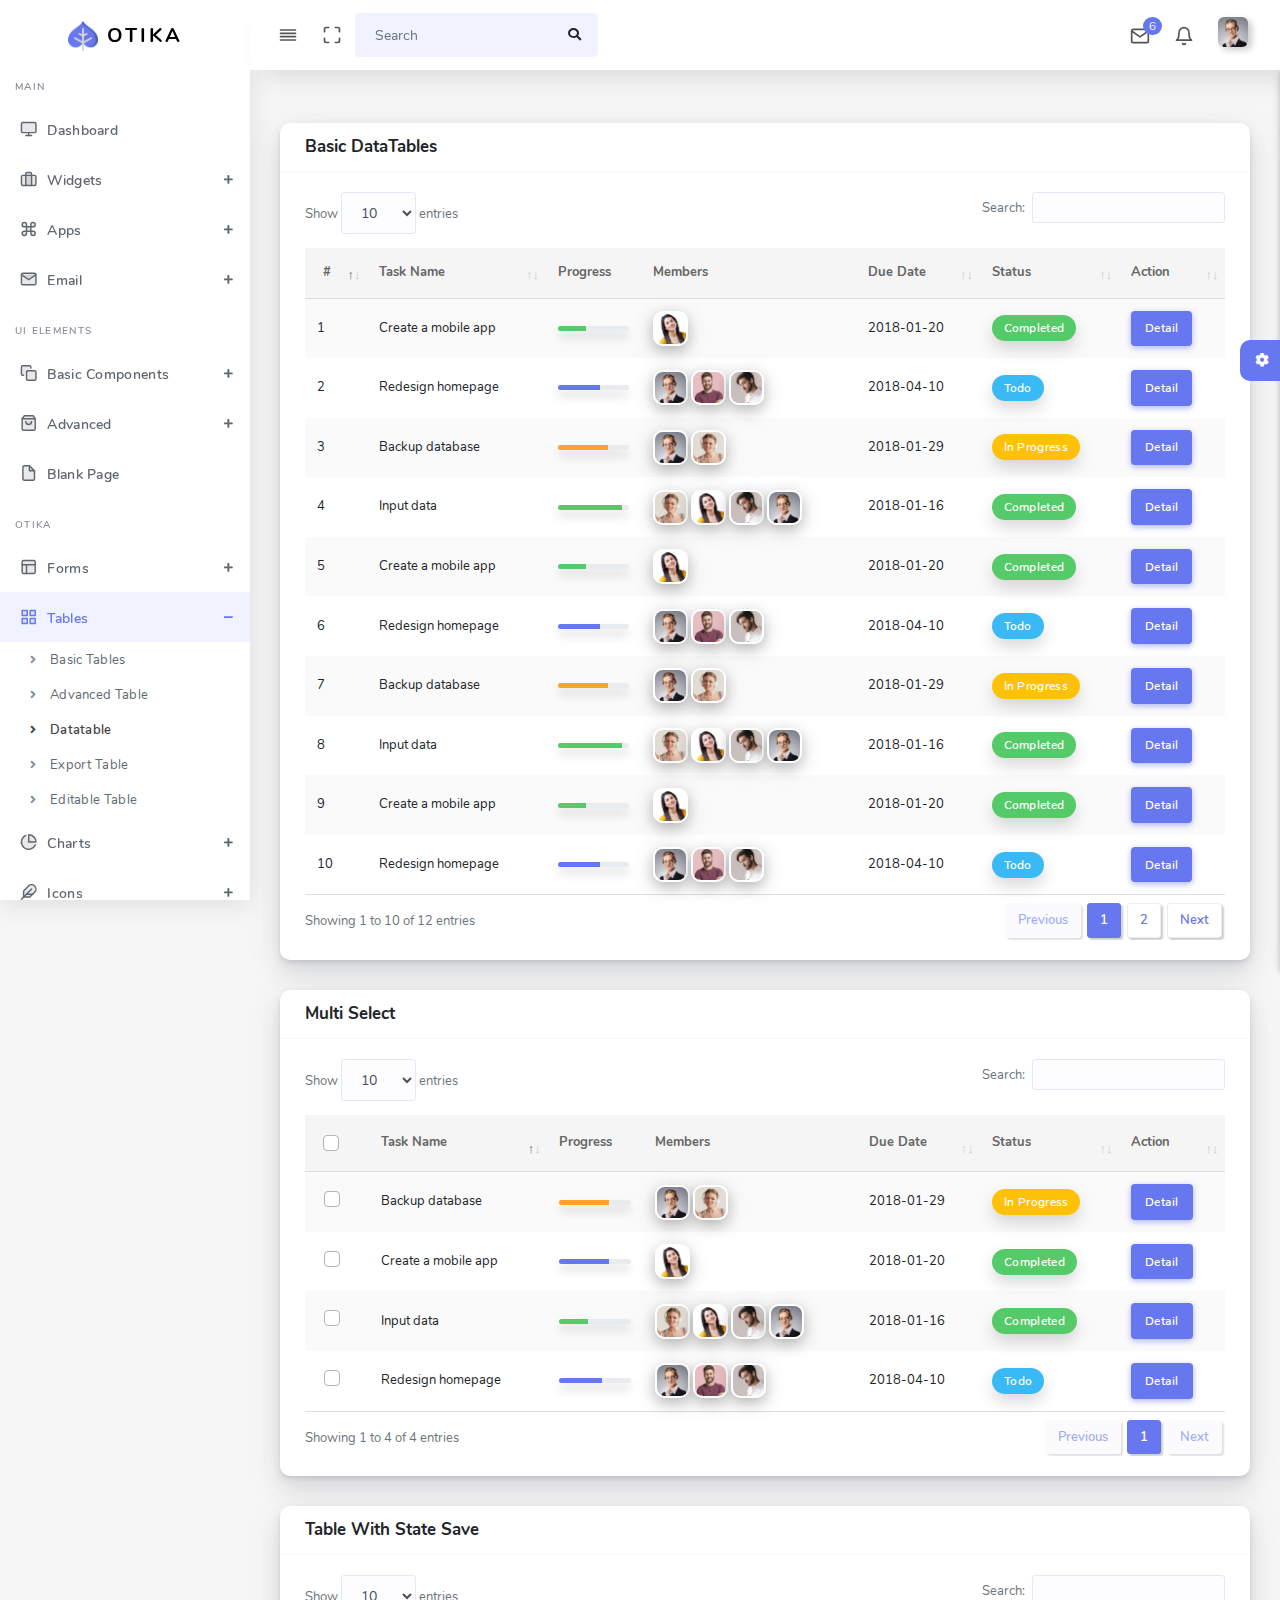
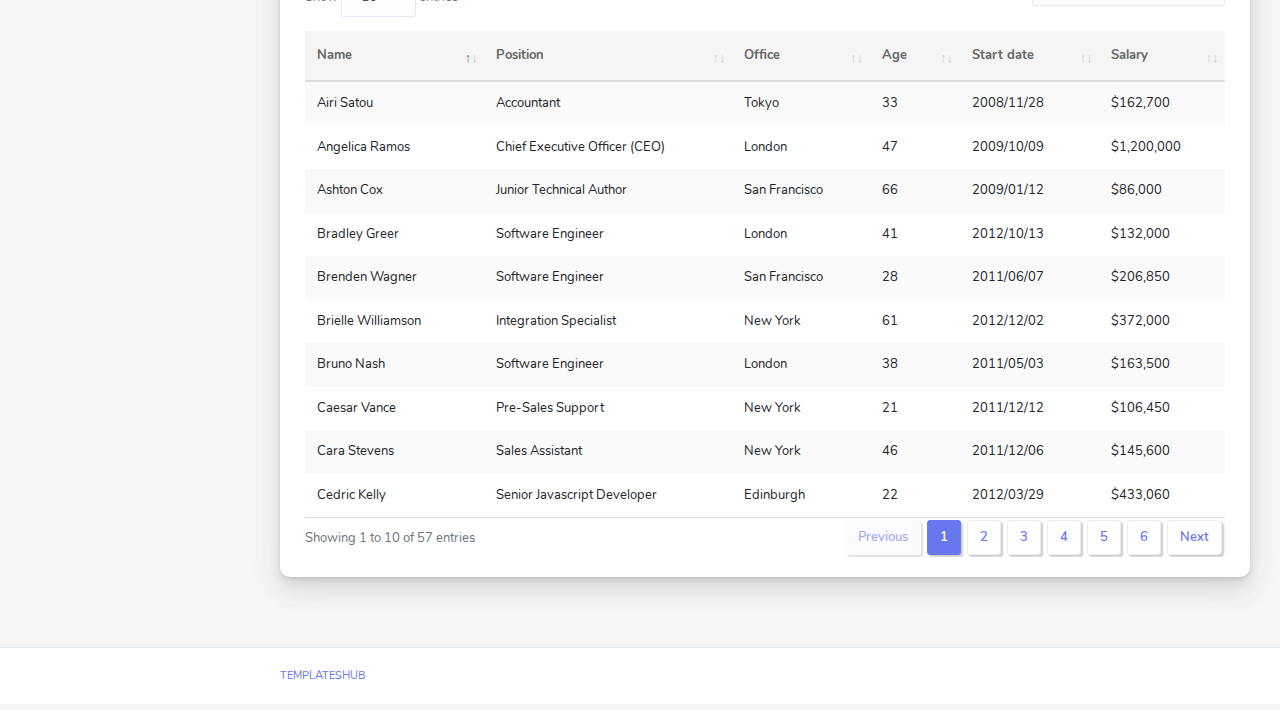
==== commit 5eed49a5: "added files via app" ====
--- a/admin/datatables.html
+++ b/admin/datatables.html
@@ -667,6 +667,8 @@
                 </div>
               </div>
             </div>
+
+            
             <div class="row">
               <div class="col-12">
                 <div class="card">
